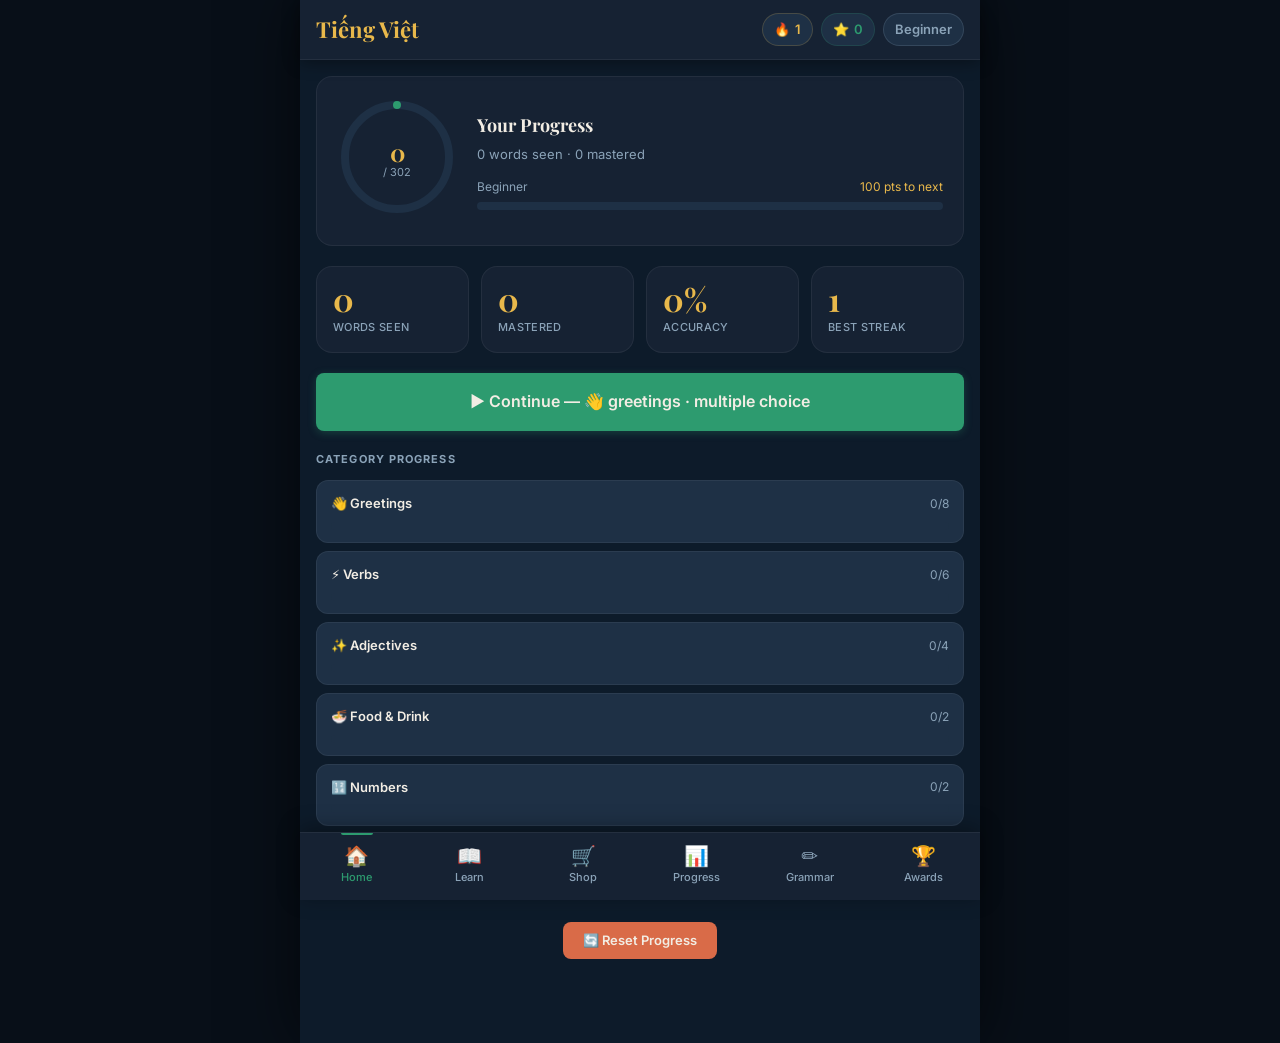
==== index.html @ be5b6eaf "Add files via upload" ====
<!DOCTYPE html>
<html lang="en">
<head>
<meta charset="UTF-8">
<meta name="viewport" content="width=device-width, initial-scale=1.0">
<title>Tiếng Việt - Learn Vietnamese</title>
<link rel="preconnect" href="https://fonts.googleapis.com">
<link href="https://fonts.googleapis.com/css2?family=Playfair+Display:wght@400;700&family=Inter:wght@300;400;500;600&display=swap" rel="stylesheet">
<link rel="stylesheet" href="style.css">
</head>
<body>
<div id="app">
  <header class="app-header">
    <span class="app-header__title">Tiếng Việt</span>
    <div class="app-header__right">
      <div class="app-header__streak"><span>🔥</span><span id="streak-count">0</span></div>
      <div class="app-header__points"><span>⭐</span><span id="points-count">0</span></div>
      <div class="app-header__level"><span id="level-title">Beginner</span></div>
    </div>
  </header>
  <main id="main-content">
    <div id="view-home" class="view active"></div>
    <div id="view-learn" class="view"></div>
    <div id="view-quiz" class="view"></div>
    <div id="view-shop" class="view"></div>
    <div id="view-progress" class="view"></div>
    <div id="view-grammar" class="view"></div>
    <div id="view-achievements" class="view"></div>
  </main>
  <nav class="nav-tabs">
    <button class="nav-tab active" data-view="home"><span class="nav-tab__icon">🏠</span><span class="nav-tab__label">Home</span></button>
    <button class="nav-tab" data-view="learn"><span class="nav-tab__icon">📖</span><span class="nav-tab__label">Learn</span></button>
    <button class="nav-tab" data-view="shop"><span class="nav-tab__icon">🛒</span><span class="nav-tab__label">Shop</span></button>
    <button class="nav-tab" data-view="progress"><span class="nav-tab__icon">📊</span><span class="nav-tab__label">Progress</span></button>
    <button class="nav-tab" data-view="grammar"><span class="nav-tab__icon">✏️</span><span class="nav-tab__label">Grammar</span></button>
    <button class="nav-tab" data-view="achievements"><span class="nav-tab__icon">🏆</span><span class="nav-tab__label">Awards</span></button>
  </nav>
  <div id="toast-container"></div>
  <div id="confetti-container"></div>
</div>
<script src="data.js"></script>
<script src="store.js"></script>
<script src="quiz.js"></script>
<script src="gamify.js"></script>
<script src="ui.js"></script>
<script>document.addEventListener('DOMContentLoaded', () => UI.init());</script>
</body>
</html>
---- style.css ----
:root {
  --bg:#0D1B2A; --surface:#162233; --surface-2:#1E3045;
  --gold:#E8B84B; --jade:#2D9B6F; --coral:#D96B48;
  --cream:#F2EDE4; --muted:#8BA3B8;
  --jade-dark:#1e7a55; --jade-dim:rgba(45,155,111,0.15);
  --coral-dim:rgba(217,107,72,0.15); --gold-dim:rgba(232,184,75,0.15);
  --r4:4px; --r8:8px; --r12:12px; --r16:16px; --rfull:9999px;
  --shadow-md:0 4px 12px rgba(0,0,0,0.35);
  --header-height:60px; --nav-height:68px;
  --font-display:'Playfair Display',Georgia,serif;
  --font-body:'Inter',system-ui,sans-serif;
  --t-fast:120ms ease; --t-base:220ms ease;
}
*,*::before,*::after{box-sizing:border-box;margin:0;padding:0}
html{scroll-behavior:smooth}
body{background:#080f18;font-family:var(--font-body);color:var(--cream);font-size:16px;line-height:1.6;min-height:100vh;overflow-x:hidden;-webkit-font-smoothing:antialiased;display:flex;justify-content:center}

#app{width:100%;max-width:680px;min-height:100vh;background:var(--bg);position:relative;box-shadow:0 0 60px rgba(0,0,0,0.6)}
button{cursor:pointer;border:none;background:none;font:inherit;color:inherit}
ul,ol{list-style:none}
a{color:inherit;text-decoration:none}
table{border-collapse:collapse;width:100%}

.app-header{position:sticky;top:0;left:0;right:0;z-index:100;height:var(--header-height);background:var(--surface);border-bottom:1px solid rgba(255,255,255,0.06);display:flex;align-items:center;justify-content:space-between;padding:0 16px;box-shadow:0 2px 16px rgba(0,0,0,0.4)}
.app-header__title{font-family:var(--font-display);font-size:22px;font-weight:700;color:var(--gold)}
.app-header__right{display:flex;align-items:center;gap:8px}
.app-header__streak,.app-header__points,.app-header__level{display:flex;align-items:center;gap:5px;background:var(--surface-2);border-radius:var(--rfull);padding:5px 11px;font-size:13px;font-weight:600}
.app-header__streak{color:var(--gold);border:1px solid rgba(232,184,75,0.2)}
.app-header__points{color:var(--jade);border:1px solid rgba(45,155,111,0.2)}
.app-header__level{color:var(--muted);border:1px solid rgba(139,163,184,0.2)}

.nav-tabs{position:sticky;bottom:0;left:0;right:0;z-index:100;height:var(--nav-height);background:var(--surface);border-top:1px solid rgba(255,255,255,0.06);display:flex;align-items:stretch;justify-content:space-around;box-shadow:0 -4px 20px rgba(0,0,0,0.35)}
.nav-tab{flex:1;display:flex;flex-direction:column;align-items:center;justify-content:center;gap:3px;padding:8px 4px;color:var(--muted);font-size:11px;font-weight:500;transition:color var(--t-fast);position:relative;-webkit-tap-highlight-color:transparent}
.nav-tab::before{content:'';position:absolute;top:0;left:50%;transform:translateX(-50%) scaleX(0);width:32px;height:2px;background:var(--jade);border-radius:0 0 var(--r4) var(--r4);transition:transform var(--t-base)}
.nav-tab.active{color:var(--jade)}
.nav-tab.active::before{transform:translateX(-50%) scaleX(1)}
.nav-tab__icon{font-size:20px;line-height:1}
@media(max-width:380px){.nav-tab__label{display:none}}

.view{display:none;min-height:calc(100vh - var(--header-height) - var(--nav-height));padding-top:0;padding-bottom:0;animation:fadeIn 0.22s ease both}
.view.active{display:block}

.card{background:var(--surface);border-radius:var(--r16);padding:20px;border:1px solid rgba(255,255,255,0.06);box-shadow:var(--shadow-md);transition:border-color var(--t-base),box-shadow var(--t-base)}
.card:hover{border-color:rgba(45,155,111,0.35);box-shadow:0 4px 20px rgba(45,155,111,0.12),var(--shadow-md)}

.btn-primary{display:inline-flex;align-items:center;justify-content:center;gap:8px;background:var(--jade);color:var(--cream);border-radius:var(--r8);padding:12px 24px;font-size:15px;font-weight:600;border:none;cursor:pointer;transition:background var(--t-fast),transform var(--t-fast);box-shadow:0 2px 8px rgba(45,155,111,0.3);user-select:none;-webkit-tap-highlight-color:transparent}
.btn-primary:hover{background:var(--jade-dark);transform:translateY(-1px)}
.btn-primary:active{transform:translateY(0)}
.btn-primary:disabled{opacity:0.4;cursor:not-allowed;transform:none}

.btn-danger{display:inline-flex;align-items:center;justify-content:center;gap:8px;background:var(--coral);color:var(--cream);border-radius:var(--r8);padding:12px 24px;font-size:15px;font-weight:600;border:none;cursor:pointer;transition:background var(--t-fast),transform var(--t-fast);user-select:none}
.btn-danger:hover{background:#bf5a38;transform:translateY(-1px)}

.btn-ghost{display:inline-flex;align-items:center;justify-content:center;gap:8px;background:transparent;color:var(--cream);border-radius:var(--r8);padding:11px 23px;font-size:15px;font-weight:500;border:1px solid var(--muted);cursor:pointer;transition:border-color var(--t-fast),background var(--t-fast)}
.btn-ghost:hover{border-color:var(--cream);background:rgba(242,237,228,0.05)}

.btn-gold{display:inline-flex;align-items:center;justify-content:center;gap:8px;background:var(--gold);color:#1a1208;border-radius:var(--r8);padding:12px 24px;font-size:15px;font-weight:700;border:none;cursor:pointer;transition:background var(--t-fast),transform var(--t-fast);box-shadow:0 2px 10px rgba(232,184,75,0.35)}
.btn-gold:hover{background:#d4a53a;transform:translateY(-1px)}

.badge{display:inline-flex;align-items:center;padding:3px 9px;border-radius:var(--rfull);font-size:11px;font-weight:600;letter-spacing:0.04em;text-transform:uppercase;white-space:nowrap}
.badge-jade{background:var(--jade-dim);color:var(--jade);border:1px solid rgba(45,155,111,0.25)}
.badge-gold{background:var(--gold-dim);color:var(--gold);border:1px solid rgba(232,184,75,0.25)}
.badge-coral{background:var(--coral-dim);color:var(--coral);border:1px solid rgba(217,107,72,0.25)}
.badge-muted{background:rgba(139,163,184,0.1);color:var(--muted);border:1px solid rgba(139,163,184,0.2)}

.progress-bar{width:100%;height:8px;background:var(--surface-2);border-radius:var(--rfull);overflow:hidden}
.progress-bar--sm{height:5px}
.progress-bar__fill{height:100%;background:var(--jade);border-radius:var(--rfull);width:0%;transition:width 600ms cubic-bezier(0.4,0,0.2,1)}

.stats-grid{display:grid;grid-template-columns:repeat(2,1fr);gap:12px}
@media(min-width:600px){.stats-grid{grid-template-columns:repeat(4,1fr)}}

.stat-card{background:var(--surface);border-radius:var(--r16);padding:16px;border:1px solid rgba(255,255,255,0.06);display:flex;flex-direction:column;gap:4px}
.stat-card__number{font-family:var(--font-display);font-size:clamp(24px,4vw,32px);font-weight:700;color:var(--gold);line-height:1}
.stat-card__label{font-size:11px;font-weight:500;color:var(--muted);letter-spacing:0.03em;text-transform:uppercase}

.choice-btn{width:100%;background:var(--surface-2);border:1.5px solid rgba(255,255,255,0.08);border-radius:var(--r12);padding:16px 20px;text-align:left;cursor:pointer;font-size:15px;font-weight:500;color:var(--cream);display:flex;align-items:center;gap:14px;transition:border-color var(--t-base),background var(--t-base);-webkit-tap-highlight-color:transparent;user-select:none}
.choice-btn:hover:not(:disabled){border-color:var(--jade);background:rgba(45,155,111,0.08)}
.choice-btn__index{flex-shrink:0;width:26px;height:26px;border-radius:50%;background:rgba(139,163,184,0.12);display:flex;align-items:center;justify-content:center;font-size:12px;font-weight:700;color:var(--muted)}
.choice-btn.correct{background:rgba(45,155,111,0.18);border-color:var(--jade);pointer-events:none;animation:bounce 0.45s ease both}
.choice-btn.correct .choice-btn__index{background:var(--jade);color:#fff}
.choice-btn.wrong{background:rgba(217,107,72,0.18);border-color:var(--coral);pointer-events:none;animation:shake 0.4s ease both}
.choice-btn.wrong .choice-btn__index{background:var(--coral);color:#fff}

.match-grid{display:grid;grid-template-columns:1fr 1fr;gap:8px;max-width:640px;margin:0 auto}
.match-item{background:var(--surface-2);border:1.5px solid rgba(255,255,255,0.08);border-radius:var(--r12);padding:14px 12px;text-align:center;cursor:pointer;font-size:14px;font-weight:500;color:var(--cream);transition:border-color var(--t-base),background var(--t-base);-webkit-tap-highlight-color:transparent;min-height:54px;display:flex;align-items:center;justify-content:center}
.match-item:hover:not(.matched){border-color:rgba(232,184,75,0.4);background:var(--gold-dim)}
.match-item.selected{border-color:var(--gold);background:var(--gold-dim);box-shadow:0 0 0 2px rgba(232,184,75,0.2)}
.match-item.matched{background:rgba(45,155,111,0.15);border-color:var(--jade);color:var(--jade);pointer-events:none}
.match-item.wrong-flash{animation:wrongFlash 0.45s ease both}

.grammar-card{background:var(--surface);border-radius:var(--r16);padding:20px;border:1px solid rgba(255,255,255,0.06);border-left:3px solid var(--gold);box-shadow:var(--shadow-md);display:flex;flex-direction:column;gap:12px}
.grammar-card__pattern{font-family:var(--font-display);font-size:17px;font-weight:700;color:var(--gold)}
.grammar-card__formula{font-family:'Courier New',monospace;font-size:13px;background:var(--surface-2);border-radius:var(--r8);padding:10px 14px;color:var(--jade);border:1px solid rgba(45,155,111,0.2)}
.grammar-card__example{font-size:15px;font-style:italic;color:var(--cream);border-left:2px solid var(--jade);padding-left:12px}
.grammar-card__translation{font-size:13px;color:var(--muted)}
.grammar-card__note{font-size:12px;color:var(--muted);font-style:italic}

.shop-card{background:var(--surface);border-radius:var(--r16);padding:18px;border:1px solid rgba(255,255,255,0.06);box-shadow:var(--shadow-md);display:flex;flex-direction:column;gap:10px;transition:border-color var(--t-base)}
.shop-card:hover:not(.owned){border-color:rgba(232,184,75,0.35)}
.shop-card.owned{border-color:rgba(45,155,111,0.4)}
.shop-card__name{font-size:15px;font-weight:600;color:var(--cream)}
.shop-card__desc{font-size:13px;color:var(--muted)}
.shop-card__footer{display:flex;align-items:center;justify-content:space-between;gap:8px;margin-top:auto}

.dialect-note{font-size:12px;color:var(--muted);font-style:italic;margin-top:4px}

.section-title{font-family:var(--font-display);font-size:20px;font-weight:700;color:var(--cream);margin-bottom:14px}
.section-eyebrow{font-size:11px;font-weight:700;letter-spacing:0.1em;text-transform:uppercase;color:var(--muted);margin-bottom:6px}
.divider{height:1px;background:rgba(255,255,255,0.06);margin:20px 0}
.stack{display:flex;flex-direction:column;gap:12px}
.row{display:flex;align-items:center;gap:12px}
.grid-2{display:grid;grid-template-columns:repeat(2,1fr);gap:12px}
.px{padding:0 16px}
.text-gold{color:var(--gold)}
.text-jade{color:var(--jade)}
.text-coral{color:var(--coral)}
.text-muted{color:var(--muted)}
.font-display{font-family:var(--font-display)}

.session-header{position:sticky;top:0;z-index:50;background:var(--bg);padding:10px 16px;display:flex;align-items:center;gap:12px;border-bottom:1px solid rgba(255,255,255,0.05)}
.session-header__back{flex-shrink:0;width:36px;height:36px;border-radius:50%;background:var(--surface-2);border:1px solid rgba(255,255,255,0.08);display:flex;align-items:center;justify-content:center;font-size:16px;cursor:pointer;color:var(--cream)}
.session-header__progress{flex:1}
.session-header__meta{display:flex;justify-content:space-between;margin-bottom:6px;font-size:12px;color:var(--muted)}

#toast-container{position:fixed;bottom:calc(var(--nav-height) + 12px);right:16px;z-index:200;display:flex;flex-direction:column;gap:8px;align-items:flex-end;pointer-events:none}
.toast{background:var(--surface-2);border:1px solid rgba(255,255,255,0.1);border-radius:var(--r12);padding:12px 16px;font-size:14px;font-weight:500;color:var(--cream);box-shadow:0 8px 24px rgba(0,0,0,0.4);pointer-events:auto;max-width:300px;display:flex;align-items:center;gap:10px;animation:slideUp 0.3s cubic-bezier(0.34,1.56,0.64,1) both}
.toast--success{border-left:3px solid var(--jade)}
.toast--error{border-left:3px solid var(--coral)}
.toast--gold{border-left:3px solid var(--gold)}
.toast--achievement{border-left:3px solid #9b59b6}

#confetti-container{position:fixed;top:0;left:0;width:100%;height:100%;pointer-events:none;z-index:300;overflow:hidden}

.progress-table{width:100%;font-size:14px}
.progress-table thead th{text-align:left;padding:10px 12px;font-size:11px;font-weight:600;letter-spacing:0.07em;text-transform:uppercase;color:var(--muted);border-bottom:1px solid rgba(255,255,255,0.08)}
.progress-table tbody tr{border-bottom:1px solid rgba(255,255,255,0.04)}
.progress-table tbody tr:hover{background:rgba(255,255,255,0.02)}
.progress-table tbody td{padding:10px 12px;vertical-align:middle}

.type-input{width:100%;background:var(--surface-2);border:1.5px solid rgba(255,255,255,0.12);border-radius:var(--r12);padding:16px 18px;font-size:18px;color:var(--cream);outline:none;font-family:var(--font-body);transition:border-color var(--t-base)}
.type-input:focus{border-color:var(--jade)}
.type-input.correct{border-color:var(--jade);background:rgba(45,155,111,0.08)}
.type-input.wrong{border-color:var(--coral);background:rgba(217,107,72,0.08)}

.category-pill{display:inline-flex;align-items:center;gap:6px;padding:8px 14px;border-radius:var(--rfull);font-size:13px;font-weight:600;cursor:pointer;border:1.5px solid rgba(255,255,255,0.1);background:var(--surface-2);color:var(--muted);transition:all var(--t-fast)}
.category-pill.active{border-color:var(--jade);background:var(--jade-dim);color:var(--jade)}
.category-pill:hover:not(.active){border-color:rgba(255,255,255,0.2);color:var(--cream)}

.mode-pill{display:inline-flex;align-items:center;gap:6px;padding:8px 14px;border-radius:var(--rfull);font-size:13px;font-weight:600;cursor:pointer;border:1.5px solid rgba(255,255,255,0.1);background:var(--surface-2);color:var(--muted);transition:all var(--t-fast)}
.mode-pill.active{border-color:var(--gold);background:var(--gold-dim);color:var(--gold)}
.mode-pill:hover:not(.active):not(.locked){border-color:rgba(255,255,255,0.2);color:var(--cream)}
.mode-pill.locked{opacity:0.5;cursor:not-allowed}

.achievement-badge{display:flex;align-items:center;gap:10px;background:var(--surface-2);border-radius:var(--r12);padding:10px 14px;border:1px solid rgba(255,255,255,0.06)}
.achievement-badge__icon{font-size:24px;line-height:1}
.achievement-badge__title{font-size:13px;font-weight:600;color:var(--cream)}
.achievement-badge__desc{font-size:11px;color:var(--muted)}
.achievement-badge.locked{opacity:0.35;filter:grayscale(1)}

@keyframes shake{10%,90%{transform:translateX(-2px)}20%,80%{transform:translateX(4px)}30%,50%,70%{transform:translateX(-5px)}40%,60%{transform:translateX(5px)}}
@keyframes bounce{0%{transform:scale(1)}35%{transform:scale(1.04)}65%{transform:scale(0.97)}100%{transform:scale(1)}}
@keyframes slideUp{from{opacity:0;transform:translateY(16px)}to{opacity:1;transform:translateY(0)}}
@keyframes fadeIn{from{opacity:0}to{opacity:1}}
@keyframes wrongFlash{0%,100%{background:var(--surface-2);border-color:rgba(255,255,255,0.08)}50%{background:rgba(217,107,72,0.25);border-color:var(--coral)}}
@keyframes floatUp{0%{opacity:1;transform:translateY(0)}100%{opacity:0;transform:translateY(-60px)}}
@keyframes confettiFall{0%{transform:translateY(-20px) rotate(0deg);opacity:1}100%{transform:translateY(100vh) rotate(720deg);opacity:0}}
@media(prefers-reduced-motion:reduce){*,*::before,*::after{animation-duration:0.01ms!important;transition-duration:0.01ms!important}}
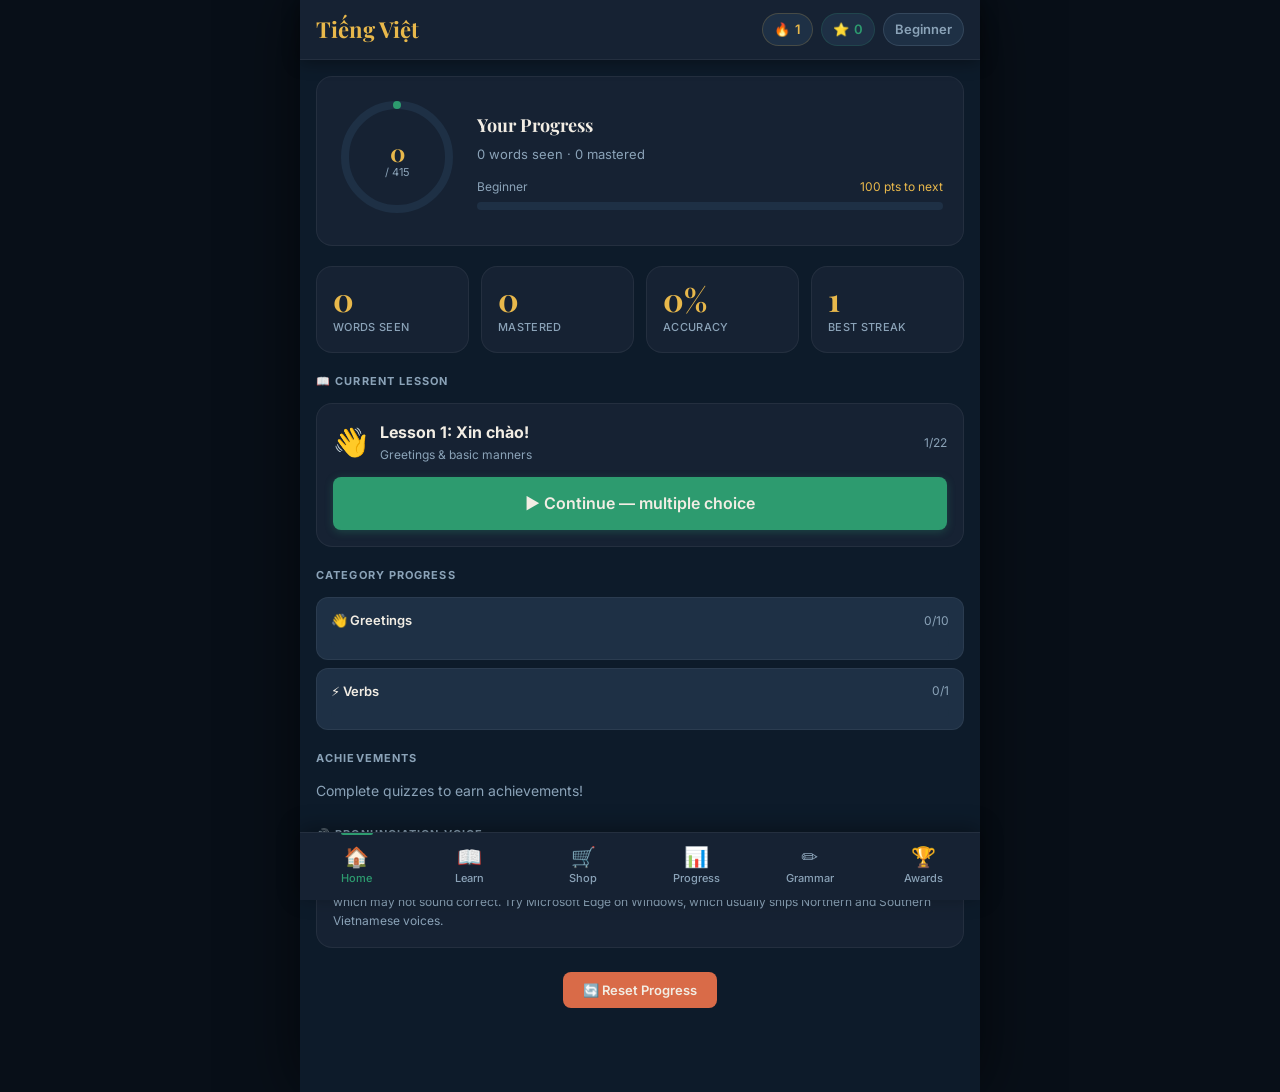
==== commit 71d6d0a9: "Number lessons in the UI and move debug shortcuts to the top bar Lesson titles now show their order " ====
--- a/index.html
+++ b/index.html
@@ -14,8 +14,8 @@
     <span class="app-header__title">Tiếng Việt</span>
     <div class="app-header__right">
       <div class="app-header__streak"><span>🔥</span><span id="streak-count">0</span></div>
-      <div class="app-header__points"><span>⭐</span><span id="points-count">0</span></div>
-      <div class="app-header__level"><span id="level-title">Beginner</span></div>
+      <div class="app-header__points" onclick="UI.debugAddStars()" title="Debug: +300 stars"><span>⭐</span><span id="points-count">0</span></div>
+      <div class="app-header__level" onclick="UI.debugBoostAccuracy()" title="Debug: boost accuracy to 80%"><span id="level-title">Beginner</span></div>
     </div>
   </header>
   <main id="main-content">
--- a/style.css
+++ b/style.css
@@ -26,8 +26,9 @@
 .app-header__right{display:flex;align-items:center;gap:8px}
 .app-header__streak,.app-header__points,.app-header__level{display:flex;align-items:center;gap:5px;background:var(--surface-2);border-radius:var(--rfull);padding:5px 11px;font-size:13px;font-weight:600}
 .app-header__streak{color:var(--gold);border:1px solid rgba(232,184,75,0.2)}
-.app-header__points{color:var(--jade);border:1px solid rgba(45,155,111,0.2)}
-.app-header__level{color:var(--muted);border:1px solid rgba(139,163,184,0.2)}
+.app-header__points{color:var(--jade);border:1px solid rgba(45,155,111,0.2);cursor:pointer;user-select:none}
+.app-header__level{color:var(--muted);border:1px solid rgba(139,163,184,0.2);cursor:pointer;user-select:none}
+.app-header__points:active,.app-header__level:active{transform:scale(0.94)}
 
 .nav-tabs{position:sticky;bottom:0;left:0;right:0;z-index:100;height:var(--nav-height);background:var(--surface);border-top:1px solid rgba(255,255,255,0.06);display:flex;align-items:stretch;justify-content:space-around;box-shadow:0 -4px 20px rgba(0,0,0,0.35)}
 .nav-tab{flex:1;display:flex;flex-direction:column;align-items:center;justify-content:center;gap:3px;padding:8px 4px;color:var(--muted);font-size:11px;font-weight:500;transition:color var(--t-fast);position:relative;-webkit-tap-highlight-color:transparent}
@@ -105,6 +106,10 @@
 
 .dialect-note{font-size:12px;color:var(--muted);font-style:italic;margin-top:4px}
 
+.speak-btn{background:none;border:none;color:var(--gold);cursor:pointer;padding:0 2px;line-height:1;vertical-align:middle;opacity:0.85;transition:opacity 0.15s,transform 0.15s}
+.speak-btn:hover{opacity:1;transform:scale(1.15)}
+.speak-btn:active{transform:scale(0.95)}
+
 .section-title{font-family:var(--font-display);font-size:20px;font-weight:700;color:var(--cream);margin-bottom:14px}
 .section-eyebrow{font-size:11px;font-weight:700;letter-spacing:0.1em;text-transform:uppercase;color:var(--muted);margin-bottom:6px}
 .divider{height:1px;background:rgba(255,255,255,0.06);margin:20px 0}
@@ -143,6 +148,9 @@
 .type-input.correct{border-color:var(--jade);background:rgba(45,155,111,0.08)}
 .type-input.wrong{border-color:var(--coral);background:rgba(217,107,72,0.08)}
 
+.select-input{background:var(--surface-2);border:1.5px solid rgba(255,255,255,0.12);border-radius:var(--r12);padding:10px 12px;font-size:13px;color:var(--cream);outline:none;font-family:var(--font-body)}
+.select-input:focus{border-color:var(--jade)}
+
 .category-pill{display:inline-flex;align-items:center;gap:6px;padding:8px 14px;border-radius:var(--rfull);font-size:13px;font-weight:600;cursor:pointer;border:1.5px solid rgba(255,255,255,0.1);background:var(--surface-2);color:var(--muted);transition:all var(--t-fast)}
 .category-pill.active{border-color:var(--jade);background:var(--jade-dim);color:var(--jade)}
 .category-pill:hover:not(.active){border-color:rgba(255,255,255,0.2);color:var(--cream)}
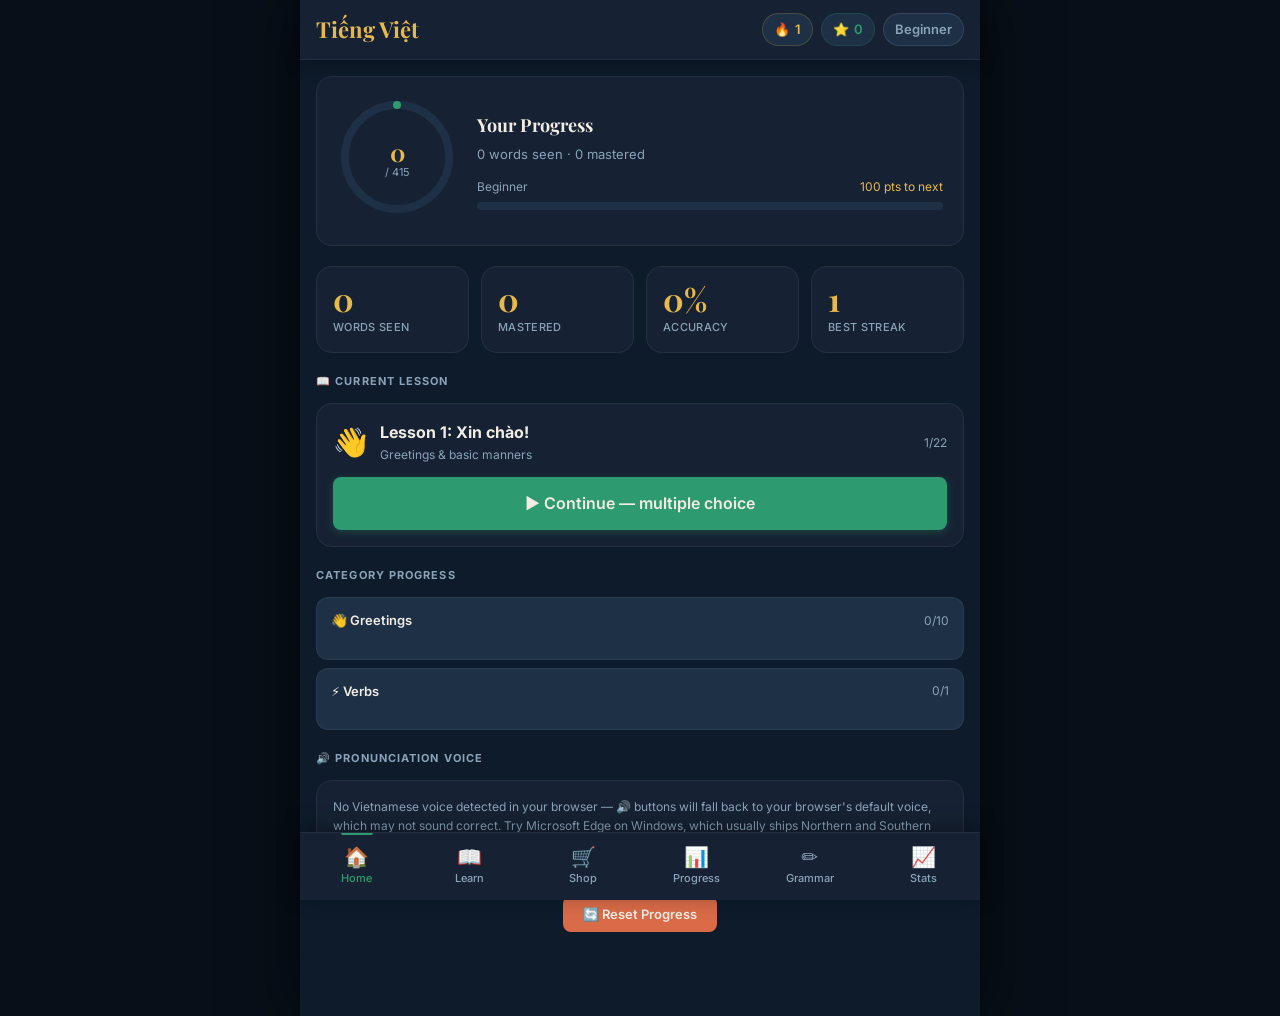
==== commit f4415b24: "Replace the Awards tab with a Stats tab Removes the achievement/badge system entirely (data, toast-o" ====
--- a/index.html
+++ b/index.html
@@ -25,7 +25,7 @@
     <div id="view-shop" class="view"></div>
     <div id="view-progress" class="view"></div>
     <div id="view-grammar" class="view"></div>
-    <div id="view-achievements" class="view"></div>
+    <div id="view-stats" class="view"></div>
   </main>
   <nav class="nav-tabs">
     <button class="nav-tab active" data-view="home"><span class="nav-tab__icon">🏠</span><span class="nav-tab__label">Home</span></button>
@@ -33,7 +33,7 @@
     <button class="nav-tab" data-view="shop"><span class="nav-tab__icon">🛒</span><span class="nav-tab__label">Shop</span></button>
     <button class="nav-tab" data-view="progress"><span class="nav-tab__icon">📊</span><span class="nav-tab__label">Progress</span></button>
     <button class="nav-tab" data-view="grammar"><span class="nav-tab__icon">✏️</span><span class="nav-tab__label">Grammar</span></button>
-    <button class="nav-tab" data-view="achievements"><span class="nav-tab__icon">🏆</span><span class="nav-tab__label">Awards</span></button>
+    <button class="nav-tab" data-view="stats"><span class="nav-tab__icon">📈</span><span class="nav-tab__label">Stats</span></button>
   </nav>
   <div id="toast-container"></div>
   <div id="confetti-container"></div>
--- a/style.css
+++ b/style.css
@@ -146,6 +146,7 @@
 .type-input{width:100%;background:var(--surface-2);border:1.5px solid rgba(255,255,255,0.12);border-radius:var(--r12);padding:16px 18px;font-size:18px;color:var(--cream);outline:none;font-family:var(--font-body);transition:border-color var(--t-base)}
 .type-input:focus{border-color:var(--jade)}
 .type-input.correct{border-color:var(--jade);background:rgba(45,155,111,0.08)}
+.type-input.almost{border-color:var(--gold);background:var(--gold-dim)}
 .type-input.wrong{border-color:var(--coral);background:rgba(217,107,72,0.08)}
 
 .select-input{background:var(--surface-2);border:1.5px solid rgba(255,255,255,0.12);border-radius:var(--r12);padding:10px 12px;font-size:13px;color:var(--cream);outline:none;font-family:var(--font-body)}
@@ -160,12 +161,6 @@
 .mode-pill:hover:not(.active):not(.locked){border-color:rgba(255,255,255,0.2);color:var(--cream)}
 .mode-pill.locked{opacity:0.5;cursor:not-allowed}
 
-.achievement-badge{display:flex;align-items:center;gap:10px;background:var(--surface-2);border-radius:var(--r12);padding:10px 14px;border:1px solid rgba(255,255,255,0.06)}
-.achievement-badge__icon{font-size:24px;line-height:1}
-.achievement-badge__title{font-size:13px;font-weight:600;color:var(--cream)}
-.achievement-badge__desc{font-size:11px;color:var(--muted)}
-.achievement-badge.locked{opacity:0.35;filter:grayscale(1)}
-
 @keyframes shake{10%,90%{transform:translateX(-2px)}20%,80%{transform:translateX(4px)}30%,50%,70%{transform:translateX(-5px)}40%,60%{transform:translateX(5px)}}
 @keyframes bounce{0%{transform:scale(1)}35%{transform:scale(1.04)}65%{transform:scale(0.97)}100%{transform:scale(1)}}
 @keyframes slideUp{from{opacity:0;transform:translateY(16px)}to{opacity:1;transform:translateY(0)}}
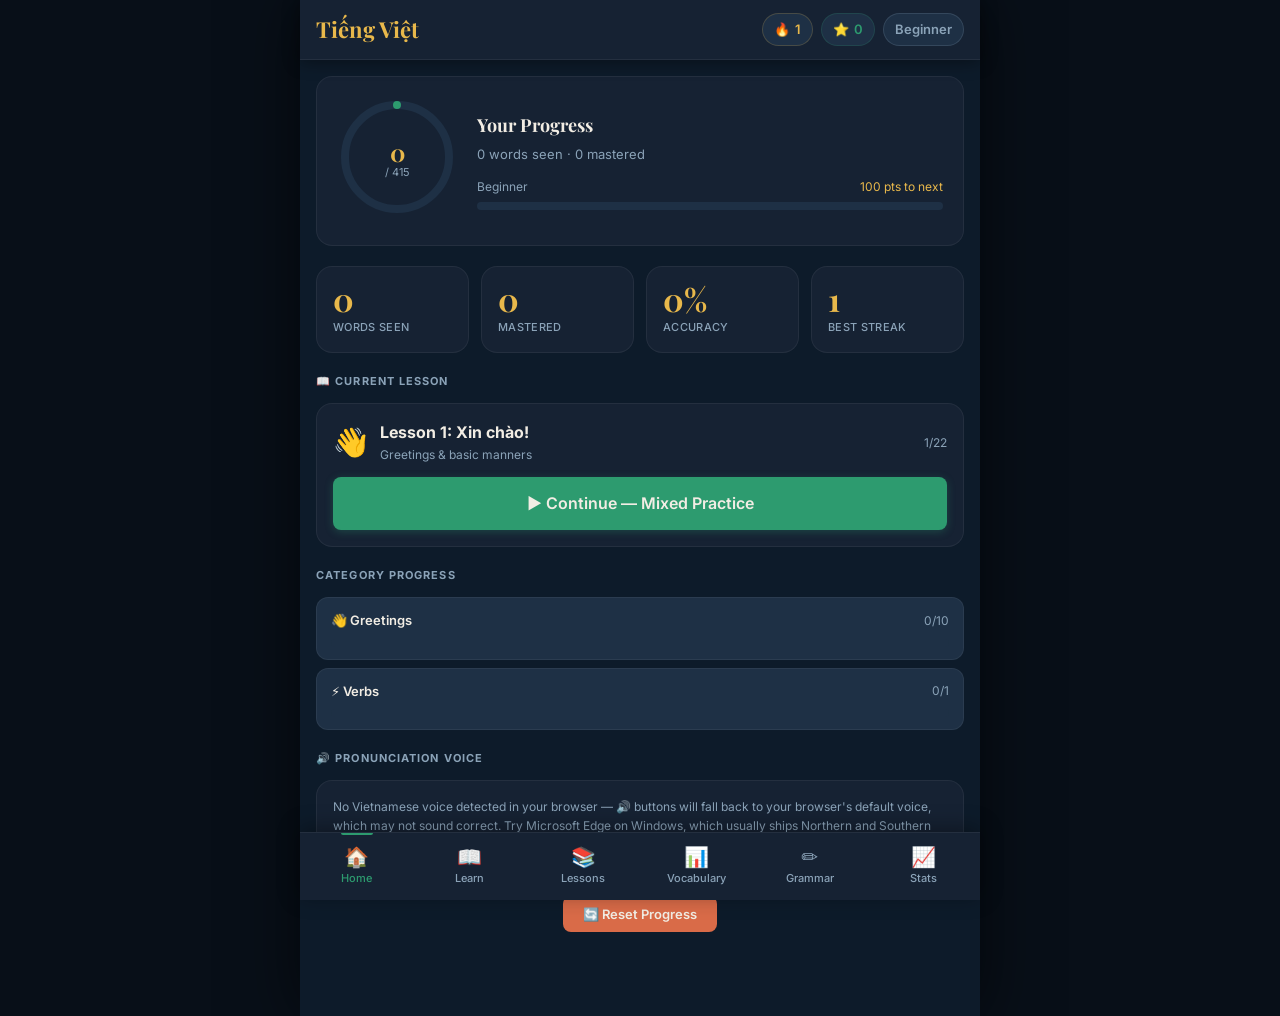
==== commit 498e593f: "Navigation overhaul: mixed-mode Home sessions, Lessons tab, Vocabulary rename - Home's Continue butt" ====
--- a/index.html
+++ b/index.html
@@ -22,16 +22,16 @@
     <div id="view-home" class="view active"></div>
     <div id="view-learn" class="view"></div>
     <div id="view-quiz" class="view"></div>
-    <div id="view-shop" class="view"></div>
-    <div id="view-progress" class="view"></div>
+    <div id="view-lessons" class="view"></div>
+    <div id="view-vocabulary" class="view"></div>
     <div id="view-grammar" class="view"></div>
     <div id="view-stats" class="view"></div>
   </main>
   <nav class="nav-tabs">
     <button class="nav-tab active" data-view="home"><span class="nav-tab__icon">🏠</span><span class="nav-tab__label">Home</span></button>
     <button class="nav-tab" data-view="learn"><span class="nav-tab__icon">📖</span><span class="nav-tab__label">Learn</span></button>
-    <button class="nav-tab" data-view="shop"><span class="nav-tab__icon">🛒</span><span class="nav-tab__label">Shop</span></button>
-    <button class="nav-tab" data-view="progress"><span class="nav-tab__icon">📊</span><span class="nav-tab__label">Progress</span></button>
+    <button class="nav-tab" data-view="lessons"><span class="nav-tab__icon">📚</span><span class="nav-tab__label">Lessons</span></button>
+    <button class="nav-tab" data-view="vocabulary"><span class="nav-tab__icon">📊</span><span class="nav-tab__label">Vocabulary</span></button>
     <button class="nav-tab" data-view="grammar"><span class="nav-tab__icon">✏️</span><span class="nav-tab__label">Grammar</span></button>
     <button class="nav-tab" data-view="stats"><span class="nav-tab__icon">📈</span><span class="nav-tab__label">Stats</span></button>
   </nav>
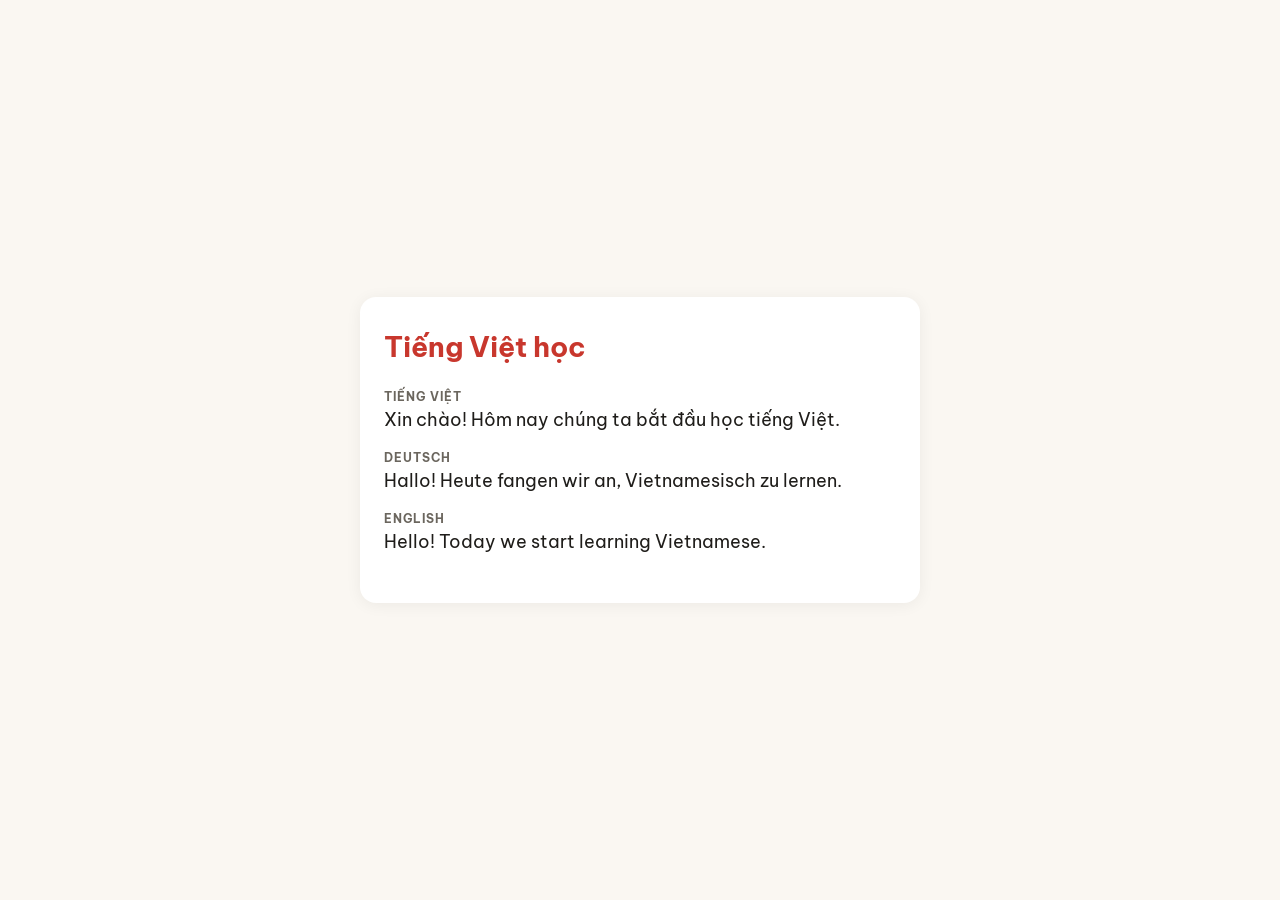
==== commit e31cd1c4: "Add a placeholder trilingual page and GitHub Pages deploy A single index.html greeting in Vietnamese" ====
--- a/index.html
+++ b/index.html
@@ -1,48 +1,66 @@
-<!DOCTYPE html>
-<html lang="en">
+<!doctype html>
+<html lang="vi">
 <head>
-<meta charset="UTF-8">
-<meta name="viewport" content="width=device-width, initial-scale=1.0">
-<title>Tiếng Việt - Learn Vietnamese</title>
-<link rel="preconnect" href="https://fonts.googleapis.com">
-<link href="https://fonts.googleapis.com/css2?family=Playfair+Display:wght@400;700&family=Inter:wght@300;400;500;600&display=swap" rel="stylesheet">
-<link rel="stylesheet" href="style.css">
+  <meta charset="utf-8">
+  <meta name="viewport" content="width=device-width, initial-scale=1">
+  <title>Tiếng Việt học</title>
+  <link rel="preconnect" href="https://fonts.googleapis.com">
+  <link rel="preconnect" href="https://fonts.gstatic.com" crossorigin>
+  <link href="https://fonts.googleapis.com/css2?family=Be+Vietnam+Pro:wght@400;700&display=swap" rel="stylesheet">
+  <style>
+    :root {
+      --bg: #faf7f2;
+      --surface: #ffffff;
+      --text: #1f1d1a;
+      --muted: #6b665e;
+      --accent: #c8372d;
+    }
+    @media (prefers-color-scheme: dark) {
+      :root {
+        --bg: #171614;
+        --surface: #22201d;
+        --text: #f2eee8;
+        --muted: #a39d93;
+        --accent: #e8665b;
+      }
+    }
+    * { box-sizing: border-box; }
+    body {
+      margin: 0;
+      min-height: 100vh;
+      display: grid;
+      place-items: center;
+      padding: 24px 16px;
+      background: var(--bg);
+      color: var(--text);
+      font-family: "Be Vietnam Pro", system-ui, sans-serif;
+    }
+    main {
+      width: 100%;
+      max-width: 560px;
+      background: var(--surface);
+      border-radius: 16px;
+      padding: 32px 24px;
+      box-shadow: 0 2px 16px rgba(0, 0, 0, 0.06);
+    }
+    h1 { margin: 0 0 24px; font-size: 28px; color: var(--accent); }
+    p { margin: 0 0 16px; font-size: 18px; line-height: 1.5; }
+    .lang {
+      display: block;
+      font-size: 12px;
+      font-weight: 700;
+      letter-spacing: 0.08em;
+      text-transform: uppercase;
+      color: var(--muted);
+    }
+  </style>
 </head>
 <body>
-<div id="app">
-  <header class="app-header">
-    <span class="app-header__title">Tiếng Việt</span>
-    <div class="app-header__right">
-      <div class="app-header__streak"><span>🔥</span><span id="streak-count">0</span></div>
-      <div class="app-header__points" onclick="UI.debugAddStars()" title="Debug: +300 stars"><span>⭐</span><span id="points-count">0</span></div>
-      <div class="app-header__level" onclick="UI.debugBoostAccuracy()" title="Debug: boost accuracy to 80%"><span id="level-title">Beginner</span></div>
-    </div>
-  </header>
-  <main id="main-content">
-    <div id="view-home" class="view active"></div>
-    <div id="view-learn" class="view"></div>
-    <div id="view-quiz" class="view"></div>
-    <div id="view-lessons" class="view"></div>
-    <div id="view-vocabulary" class="view"></div>
-    <div id="view-grammar" class="view"></div>
-    <div id="view-stats" class="view"></div>
+  <main>
+    <h1>Tiếng Việt học</h1>
+    <p lang="vi"><span class="lang">Tiếng Việt</span>Xin chào! Hôm nay chúng ta bắt đầu học tiếng Việt.</p>
+    <p lang="de"><span class="lang">Deutsch</span>Hallo! Heute fangen wir an, Vietnamesisch zu lernen.</p>
+    <p lang="en"><span class="lang">English</span>Hello! Today we start learning Vietnamese.</p>
   </main>
-  <nav class="nav-tabs">
-    <button class="nav-tab active" data-view="home"><span class="nav-tab__icon">🏠</span><span class="nav-tab__label">Home</span></button>
-    <button class="nav-tab" data-view="learn"><span class="nav-tab__icon">📖</span><span class="nav-tab__label">Learn</span></button>
-    <button class="nav-tab" data-view="lessons"><span class="nav-tab__icon">📚</span><span class="nav-tab__label">Lessons</span></button>
-    <button class="nav-tab" data-view="vocabulary"><span class="nav-tab__icon">📊</span><span class="nav-tab__label">Vocabulary</span></button>
-    <button class="nav-tab" data-view="grammar"><span class="nav-tab__icon">✏️</span><span class="nav-tab__label">Grammar</span></button>
-    <button class="nav-tab" data-view="stats"><span class="nav-tab__icon">📈</span><span class="nav-tab__label">Stats</span></button>
-  </nav>
-  <div id="toast-container"></div>
-  <div id="confetti-container"></div>
-</div>
-<script src="data.js"></script>
-<script src="store.js"></script>
-<script src="quiz.js"></script>
-<script src="gamify.js"></script>
-<script src="ui.js"></script>
-<script>document.addEventListener('DOMContentLoaded', () => UI.init());</script>
 </body>
 </html>
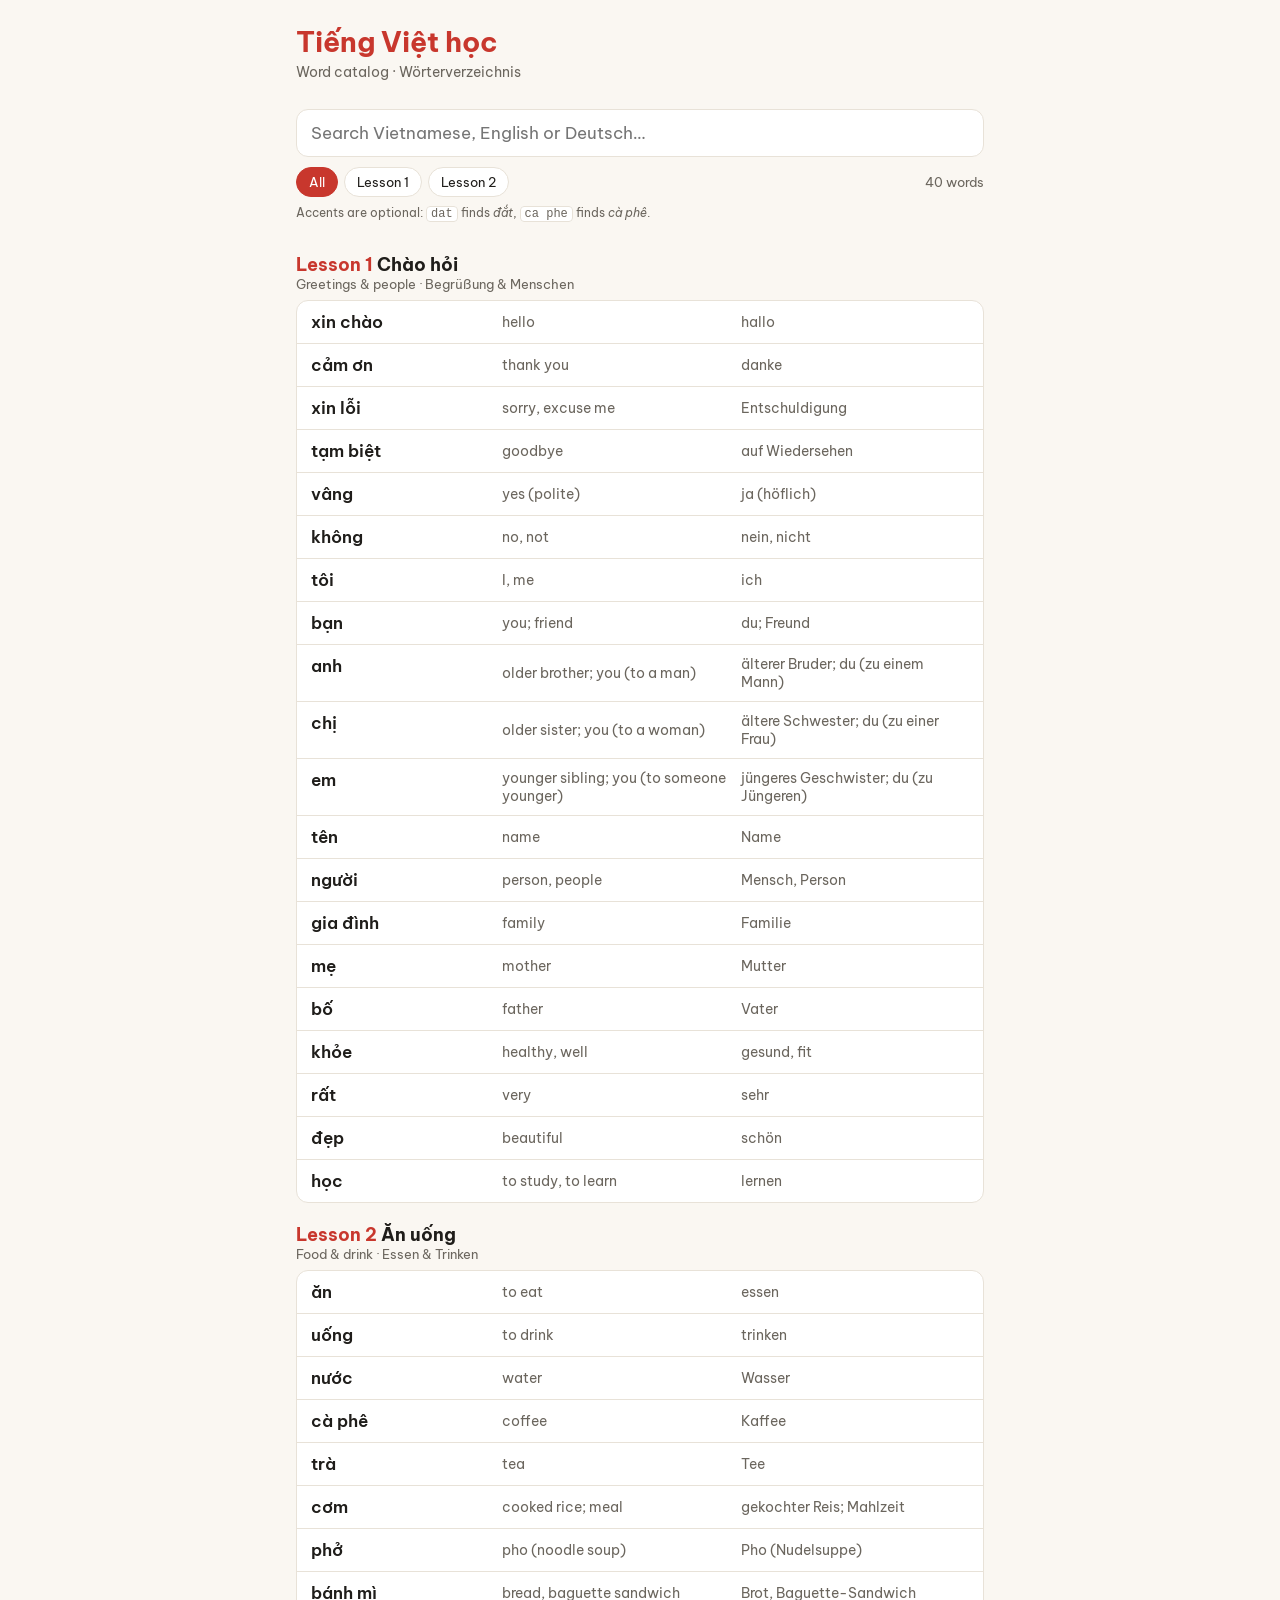
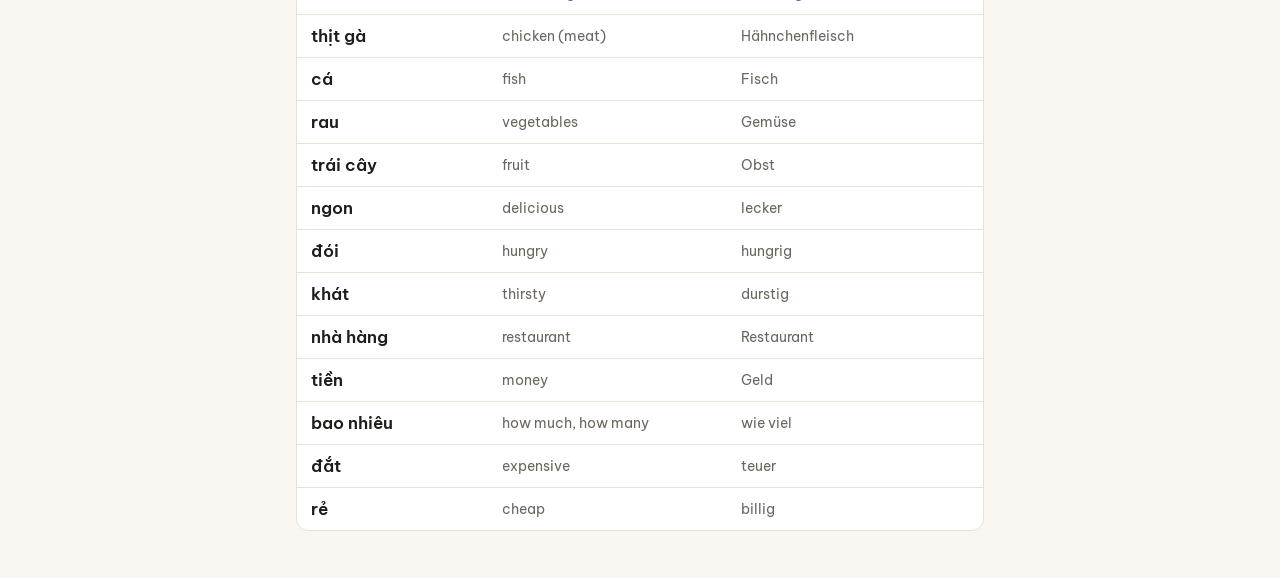
==== commit a1f33e1e: "Add a searchable two-lesson test word catalog Replaces the placeholder page with 40 A1 test words (t" ====
--- a/index.html
+++ b/index.html
@@ -6,61 +6,29 @@
   <title>Tiếng Việt học</title>
   <link rel="preconnect" href="https://fonts.googleapis.com">
   <link rel="preconnect" href="https://fonts.gstatic.com" crossorigin>
-  <link href="https://fonts.googleapis.com/css2?family=Be+Vietnam+Pro:wght@400;700&display=swap" rel="stylesheet">
-  <style>
-    :root {
-      --bg: #faf7f2;
-      --surface: #ffffff;
-      --text: #1f1d1a;
-      --muted: #6b665e;
-      --accent: #c8372d;
-    }
-    @media (prefers-color-scheme: dark) {
-      :root {
-        --bg: #171614;
-        --surface: #22201d;
-        --text: #f2eee8;
-        --muted: #a39d93;
-        --accent: #e8665b;
-      }
-    }
-    * { box-sizing: border-box; }
-    body {
-      margin: 0;
-      min-height: 100vh;
-      display: grid;
-      place-items: center;
-      padding: 24px 16px;
-      background: var(--bg);
-      color: var(--text);
-      font-family: "Be Vietnam Pro", system-ui, sans-serif;
-    }
-    main {
-      width: 100%;
-      max-width: 560px;
-      background: var(--surface);
-      border-radius: 16px;
-      padding: 32px 24px;
-      box-shadow: 0 2px 16px rgba(0, 0, 0, 0.06);
-    }
-    h1 { margin: 0 0 24px; font-size: 28px; color: var(--accent); }
-    p { margin: 0 0 16px; font-size: 18px; line-height: 1.5; }
-    .lang {
-      display: block;
-      font-size: 12px;
-      font-weight: 700;
-      letter-spacing: 0.08em;
-      text-transform: uppercase;
-      color: var(--muted);
-    }
-  </style>
+  <link href="https://fonts.googleapis.com/css2?family=Be+Vietnam+Pro:wght@400;600;700&display=swap" rel="stylesheet">
+  <link rel="stylesheet" href="style.css">
 </head>
 <body>
   <main>
-    <h1>Tiếng Việt học</h1>
-    <p lang="vi"><span class="lang">Tiếng Việt</span>Xin chào! Hôm nay chúng ta bắt đầu học tiếng Việt.</p>
-    <p lang="de"><span class="lang">Deutsch</span>Hallo! Heute fangen wir an, Vietnamesisch zu lernen.</p>
-    <p lang="en"><span class="lang">English</span>Hello! Today we start learning Vietnamese.</p>
+    <header>
+      <h1>Tiếng Việt học</h1>
+      <p class="tagline">Word catalog · Wörterverzeichnis</p>
+    </header>
+
+    <div class="controls">
+      <input id="search" type="search" placeholder="Search Vietnamese, English or Deutsch…" autocomplete="off" spellcheck="false">
+      <div class="filter-row">
+        <div id="lesson-filter" class="pills"></div>
+        <span id="count" class="count"></span>
+      </div>
+      <p class="hint">Accents are optional: <code>dat</code> finds <em>đắt</em>, <code>ca phe</code> finds <em>cà phê</em>.</p>
+    </div>
+
+    <div id="results"></div>
   </main>
+
+  <script src="data.js"></script>
+  <script src="app.js"></script>
 </body>
 </html>
--- a/style.css
+++ b/style.css
@@ -0,0 +1,117 @@
+:root {
+  --bg: #faf7f2;
+  --surface: #ffffff;
+  --text: #1f1d1a;
+  --muted: #6b665e;
+  --border: #e8e2d8;
+  --accent: #c8372d;
+  --mark: #ffe08a;
+}
+@media (prefers-color-scheme: dark) {
+  :root {
+    --bg: #171614;
+    --surface: #22201d;
+    --text: #f2eee8;
+    --muted: #a39d93;
+    --border: #35322d;
+    --accent: #e8665b;
+    --mark: #7a5c00;
+  }
+}
+
+* { box-sizing: border-box; }
+
+body {
+  margin: 0;
+  background: var(--bg);
+  color: var(--text);
+  font-family: "Be Vietnam Pro", system-ui, sans-serif;
+}
+
+main {
+  max-width: 720px;
+  margin: 0 auto;
+  padding: 24px 16px 48px;
+}
+
+h1 { margin: 0; font-size: 28px; color: var(--accent); }
+.tagline { margin: 4px 0 20px; color: var(--muted); font-size: 14px; }
+
+.controls {
+  position: sticky;
+  top: 0;
+  z-index: 1;
+  background: var(--bg);
+  padding: 8px 0 12px;
+}
+
+#search {
+  width: 100%;
+  font: inherit;
+  font-size: 17px;
+  padding: 12px 14px;
+  border: 1px solid var(--border);
+  border-radius: 12px;
+  background: var(--surface);
+  color: var(--text);
+}
+#search:focus { outline: 2px solid var(--accent); outline-offset: -1px; }
+
+.filter-row {
+  display: flex;
+  align-items: center;
+  justify-content: space-between;
+  gap: 12px;
+  margin-top: 10px;
+}
+
+.pills { display: flex; flex-wrap: wrap; gap: 6px; }
+.pills button {
+  font: inherit;
+  font-size: 13px;
+  padding: 6px 12px;
+  border: 1px solid var(--border);
+  border-radius: 999px;
+  background: var(--surface);
+  color: var(--text);
+  cursor: pointer;
+}
+.pills button.active { background: var(--accent); border-color: var(--accent); color: #fff; }
+
+.count { font-size: 13px; color: var(--muted); white-space: nowrap; }
+
+.hint { margin: 8px 0 0; font-size: 12px; color: var(--muted); }
+.hint code { background: var(--surface); border: 1px solid var(--border); border-radius: 4px; padding: 0 4px; }
+
+.lesson { margin-top: 20px; }
+.lesson h2 { font-size: 18px; margin: 0 0 8px; }
+.lesson-num { color: var(--accent); }
+.lesson-sub { display: block; font-size: 13px; font-weight: 400; color: var(--muted); }
+
+.words {
+  list-style: none;
+  margin: 0;
+  padding: 0;
+  background: var(--surface);
+  border: 1px solid var(--border);
+  border-radius: 12px;
+  overflow: hidden;
+}
+.words li {
+  display: grid;
+  grid-template-columns: 1.1fr 1.4fr 1.4fr;
+  gap: 12px;
+  padding: 10px 14px;
+  border-top: 1px solid var(--border);
+}
+.words li:first-child { border-top: none; }
+.vn { font-weight: 600; font-size: 17px; }
+.en, .de { color: var(--muted); font-size: 14px; align-self: center; }
+
+mark { background: var(--mark); color: inherit; border-radius: 3px; padding: 0 1px; }
+
+.empty { color: var(--muted); text-align: center; margin-top: 32px; }
+
+@media (max-width: 520px) {
+  .words li { grid-template-columns: 1fr; gap: 2px; }
+}
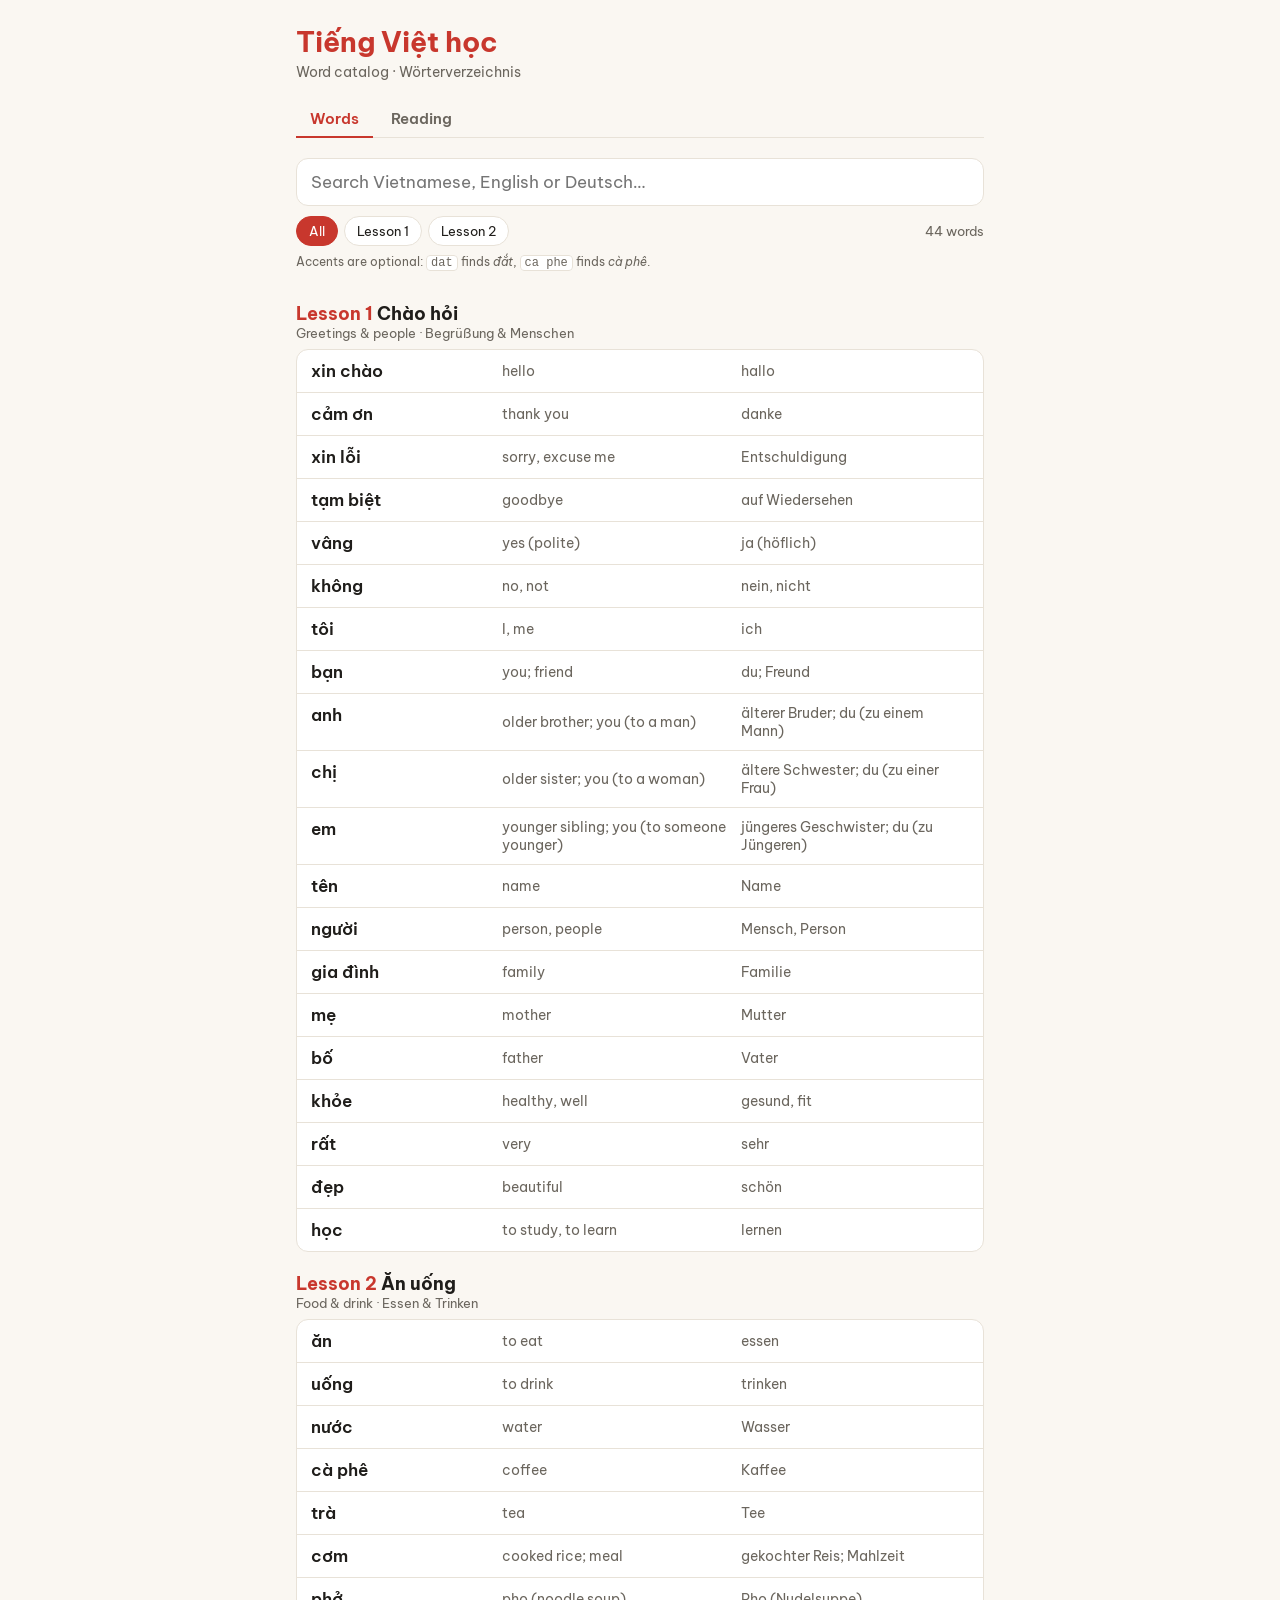
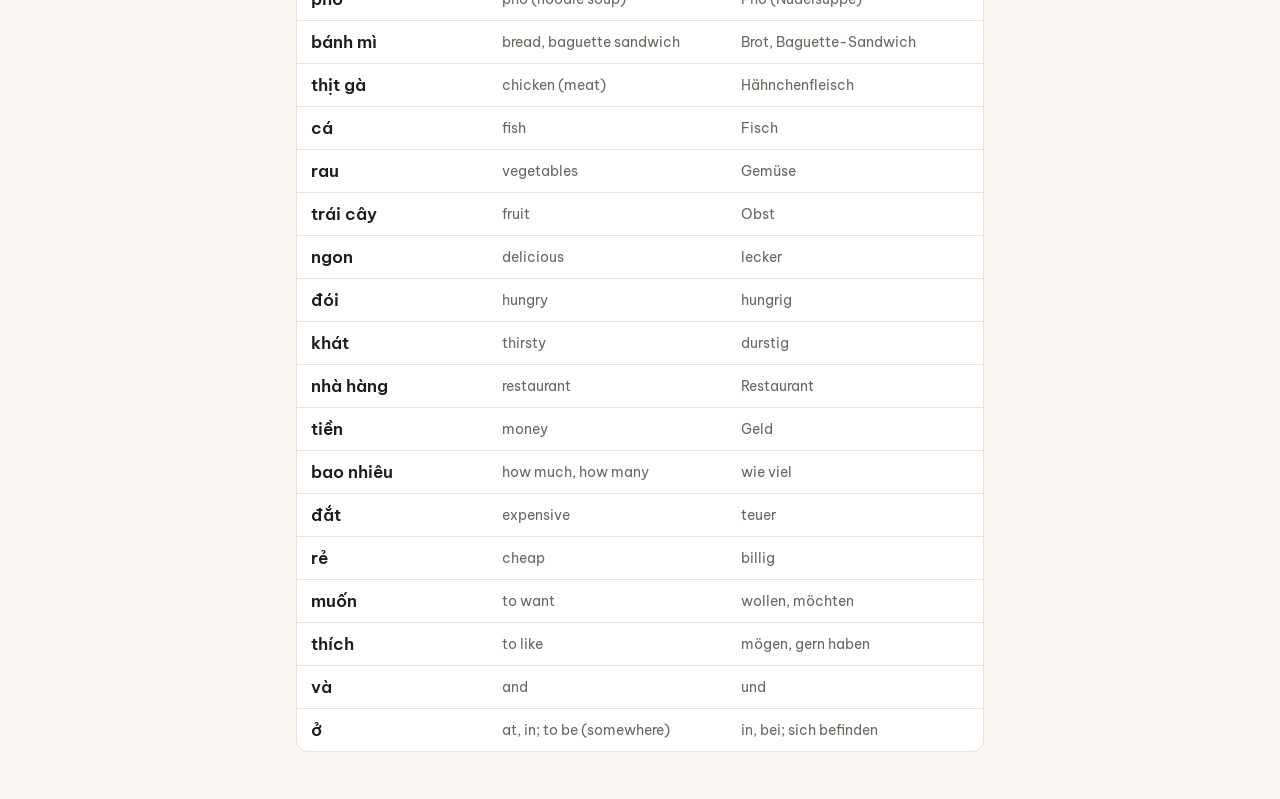
==== commit c53fb443: "Add a Reading tab with tap-to-translate words A short restaurant story made only of catalog words; e" ====
--- a/index.html
+++ b/index.html
@@ -7,7 +7,7 @@
   <link rel="preconnect" href="https://fonts.googleapis.com">
   <link rel="preconnect" href="https://fonts.gstatic.com" crossorigin>
   <link href="https://fonts.googleapis.com/css2?family=Be+Vietnam+Pro:wght@400;600;700&display=swap" rel="stylesheet">
-  <link rel="stylesheet" href="style.css">
+  <link rel="stylesheet" href="style.css?v=dev">
 </head>
 <body>
   <main>
@@ -16,6 +16,12 @@
       <p class="tagline">Word catalog · Wörterverzeichnis</p>
     </header>
 
+    <nav id="tabs" class="tabs">
+      <button data-view="words">Words</button>
+      <button data-view="reading">Reading</button>
+    </nav>
+
+    <section id="view-words">
     <div class="controls">
       <input id="search" type="search" placeholder="Search Vietnamese, English or Deutsch…" autocomplete="off" spellcheck="false">
       <div class="filter-row">
@@ -26,9 +32,17 @@
     </div>
 
     <div id="results"></div>
+    </section>
+
+    <section id="view-reading" hidden>
+      <p class="hint">Tap any word to see its translation.</p>
+      <div id="texts"></div>
+    </section>
   </main>
 
-  <script src="data.js"></script>
-  <script src="app.js"></script>
+  <div id="tip" class="tip" role="tooltip" hidden></div>
+
+  <script src="data.js?v=dev"></script>
+  <script src="app.js?v=dev"></script>
 </body>
 </html>
--- a/style.css
+++ b/style.css
@@ -108,10 +108,81 @@
 .vn { font-weight: 600; font-size: 17px; }
 .en, .de { color: var(--muted); font-size: 14px; align-self: center; }
 
+.close {
+  font-size: 11px;
+  font-weight: 400;
+  color: var(--muted);
+  border: 1px solid var(--border);
+  border-radius: 999px;
+  padding: 1px 6px;
+  margin-left: 4px;
+  white-space: nowrap;
+  vertical-align: middle;
+}
+
 mark { background: var(--mark); color: inherit; border-radius: 3px; padding: 0 1px; }
 
 .empty { color: var(--muted); text-align: center; margin-top: 32px; }
 
+.tabs {
+  display: flex;
+  gap: 4px;
+  margin-bottom: 12px;
+  border-bottom: 1px solid var(--border);
+}
+.tabs button {
+  font: inherit;
+  font-size: 15px;
+  font-weight: 600;
+  padding: 8px 14px;
+  background: none;
+  border: none;
+  border-bottom: 2px solid transparent;
+  margin-bottom: -1px;
+  color: var(--muted);
+  cursor: pointer;
+}
+.tabs button.active { color: var(--accent); border-bottom-color: var(--accent); }
+
+.text {
+  background: var(--surface);
+  border: 1px solid var(--border);
+  border-radius: 12px;
+  padding: 16px 18px;
+  margin-top: 12px;
+}
+.text h2 { font-size: 18px; margin: 0 0 10px; }
+.text-body { font-size: 20px; line-height: 1.9; margin: 0; }
+
+.tok {
+  font: inherit;
+  color: inherit;
+  background: none;
+  border: none;
+  padding: 0 1px;
+  border-radius: 4px;
+  border-bottom: 1px dotted var(--muted);
+  cursor: pointer;
+}
+.tok:hover { background: var(--bg); }
+.tok.active { background: var(--mark); border-bottom-color: transparent; }
+.tok-unknown { color: var(--muted); }
+
+.tip {
+  position: absolute;
+  z-index: 10;
+  max-width: min(280px, calc(100vw - 16px));
+  background: var(--text);
+  color: var(--bg);
+  border-radius: 10px;
+  padding: 10px 12px;
+  font-size: 14px;
+  line-height: 1.5;
+  box-shadow: 0 4px 20px rgba(0, 0, 0, 0.25);
+}
+.tip-vn { font-weight: 700; font-size: 17px; margin-bottom: 2px; }
+.tip-lesson { margin-top: 6px; font-size: 12px; opacity: 0.7; }
+
 @media (max-width: 520px) {
   .words li { grid-template-columns: 1fr; gap: 2px; }
 }
